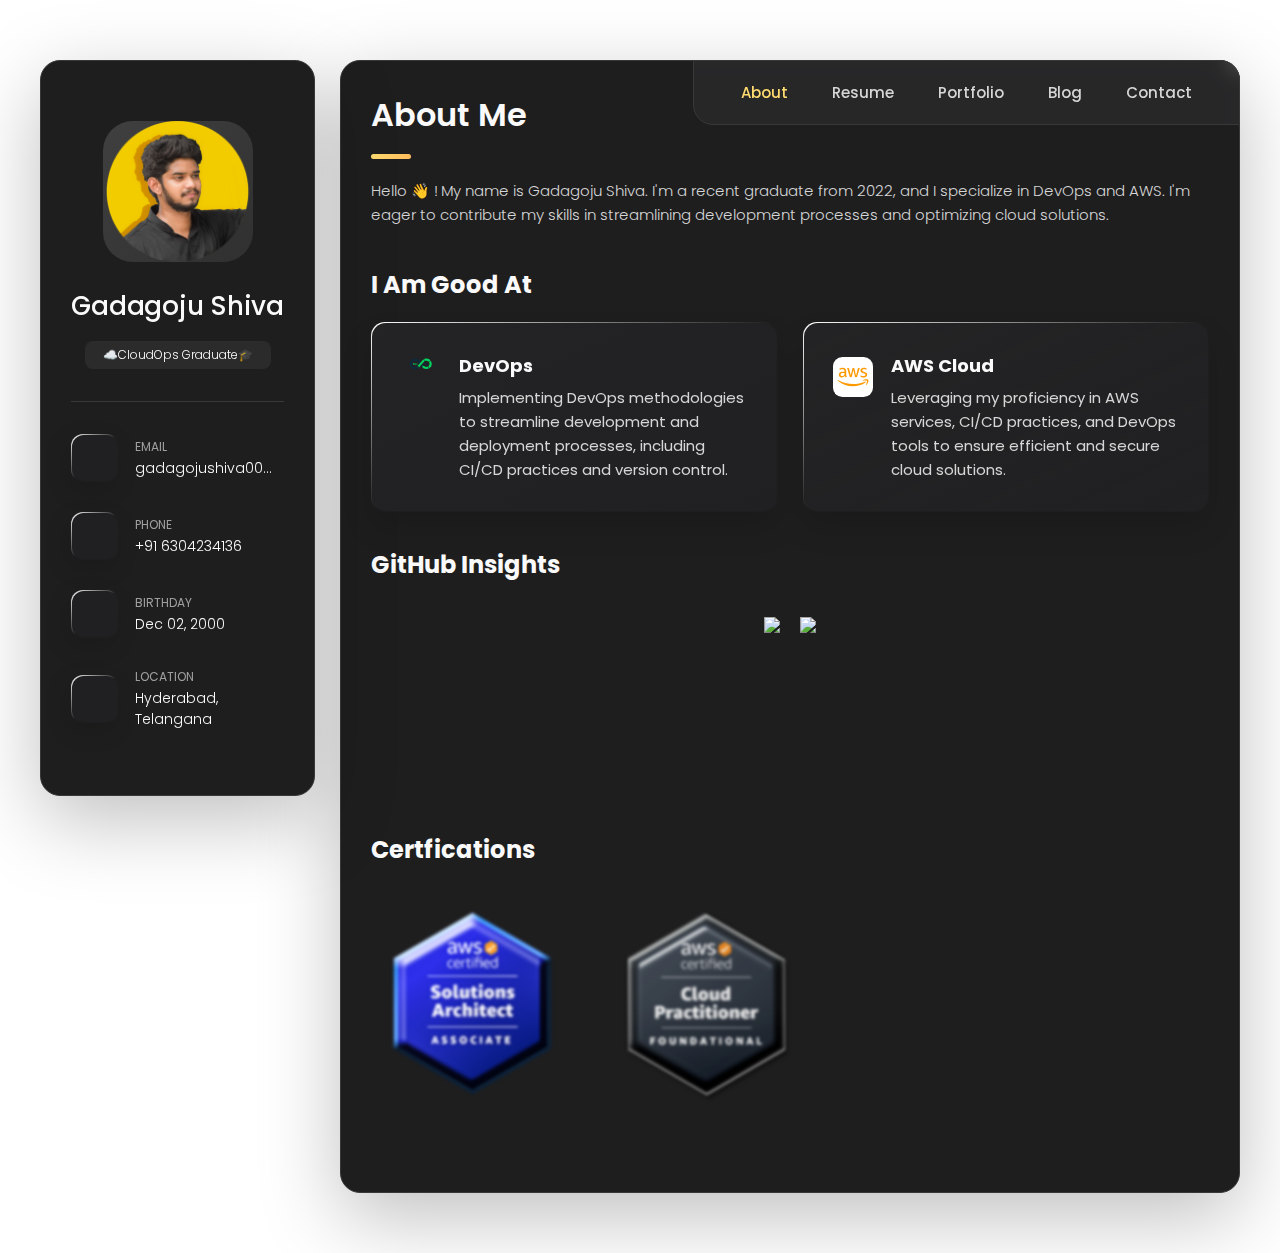
==== index.html @ cc6b94b2 "Added another New Blog Updated on 09-02-2024" ====
<!doctype html>
<html lang=en>
<head>
<meta charset=UTF-8>
<meta http-equiv=X-UA-Compatible content="IE=edge">
<meta name=viewport content="width=device-width,initial-scale=1">
<title>Gadagoju Shiva - Personal Portfolio</title>
<link rel="shortcut icon" href=./assests/images/main-profile.png type=image/x-icon>
<link rel=stylesheet href=./assests/css/style.css>
<link rel=preconnect href=https://fonts.googleapis.com>
<link rel=preconnect href=https://fonts.gstatic.com crossorigin>
<link href="https://fonts.googleapis.com/css2?family=Poppins:wght@300;400;500;600&display=swap" rel=stylesheet>
</head>
<body>
<main>
<aside class=sidebar data-sidebar>
<div class=sidebar-info>
<figure class=avatar-box>
<img src=./assests/images/main-profile.png alt="Gadagoju Shiva" width=80>
</figure>
<div class=info-content>
<h1 class=name title="Gadagoju Shiva">Gadagoju Shiva</h1>
<p class=title>☁️CloudOps Graduate🎓</p>
</div>
<button class=info_more-btn data-sidebar-btn>
<span>Show Contacts</span>
<ion-icon name=chevron-down></ion-icon>
</button>
</div>
<div class=sidebar-info_more>
<div class=separator></div>
<ul class=contacts-list>
<li class=contact-item>
<div class=icon-box>
<ion-icon name=mail-outline></ion-icon>
</div>
<div class=contact-info>
<p class=contact-title>Email</p>
<a href=mailto:gadagojushiva00@gmail.com class=contact-link>gadagojushiva00@gmail.com</a>
</div>
</li>
<li class=contact-item>
<div class=icon-box>
<ion-icon name=phone-portrait-outline></ion-icon>
</div>
<div class=contact-info>
<p class=contact-title>Phone</p>
<a href="tel:+91 6304234136" class=contact-link>+91 6304234136</a>
</div>
</li>
<li class=contact-item>
<div class=icon-box>
<ion-icon name=calendar-outline></ion-icon>
</div>
<div class=contact-info>
<p class=contact-title>Birthday</p>
<time datetime=2000-12-02>Dec 02, 2000</time>
</div>
</li>
<li class=contact-item>
<div class=icon-box>
<ion-icon name=location-outline></ion-icon>
</div>
<div class=contact-info>
<p class=contact-title>Location</p>
<address>Hyderabad, Telangana</address>
</div>
</li>
</ul>
<div class=separator></div>
<ul class=social-list>
<li class=social-item>
<a href=https://twitter.com/Shiva02g class=social-link target=_blank>
<ion-icon name=logo-twitter></ion-icon>
</a>
</li>
<li class=social-item>
<a href=https://www.linkedin.com/in/gadagoju-shiva/ class=social-link target=_blank>
<ion-icon name=logo-linkedin></ion-icon>
</a>
</li>
</ul>
</div>
</aside>
<div class=main-content>
<nav class=navbar>
<ul class=navbar-list>
<li class=navbar-item>
<button class="navbar-link active" data-nav-link>About</button>
</li>
<li class=navbar-item>
<button class=navbar-link data-nav-link>Resume</button>
</li>
<li class=navbar-item>
<button class=navbar-link data-nav-link>Portfolio</button>
</li>
<li class=navbar-item>
<button class=navbar-link data-nav-link>Blog</button>
</li>
<li class=navbar-item>
<button class=navbar-link data-nav-link>Contact</button>
</li>
</ul>
</nav>
<article class="about active" data-page=about>
<header>
<h2 class="h2 article-title">About me</h2>
</header>
<section class=about-text>
<p>
Hello 👋 ! My name is Gadagoju Shiva. I'm a recent graduate from 2022, and I specialize in DevOps and AWS. I'm eager to contribute my skills in streamlining development processes and optimizing cloud solutions.
</p>
</section>
<section class=service>
<h3 class="h3 service-title">I am good at</h3>
<ul class=service-list>
<li class=service-item>
<div class=service-icon-box>
<img src=./assests/images/devops-2.svg alt="DevOps icon" width=40>
</div>
<div class=service-content-box>
<h4 class="h4 service-item-title">DevOps</h4>
<p class=service-item-text>
Implementing DevOps methodologies to streamline development and deployment processes, including CI/CD practices and version control.
</p>
</div>
</li>
<li class=service-item>
<div class=service-icon-box>
<img src=./assests/images/aws.svg alt="AWS Cloud" width=40>
</div>
<div class=service-content-box>
<h4 class="h4 service-item-title">AWS Cloud</h4>
<p class=service-item-text>
Leveraging my proficiency in AWS services, CI/CD practices, and DevOps tools to ensure efficient and secure cloud solutions.
</p>
</div>
</li>
</ul>
</section>
<div>
<h3 class="h3 github-title">GitHub Insights</h3>
<br>
<div style=display:flex;flex-wrap:wrap;justify-content:center>
<img src="https://github-readme-stats.vercel.app/api?username=gadagojushiva&theme=dark&show_icons=true&hide_border=true&count_private=true" style=max-width:100%;margin:10px;box-sizing:border-box height=180>
<img src="https://github-readme-stats.vercel.app/api/top-langs/?username=gadagojushiva&theme=dark&show_icons=true&hide_border=true&layout=compact" style=max-width:100%;margin:10px;box-sizing:border-box height=180>
</div>
</div>
<br>
<section class=clients>
<h3 class="h3 clients-title">Certfications</h3>
<ul class="clients-list has-scrollbar">
<li class=clients-item>
<a href=https://www.credly.com/badges/015ecab6-7110-4eb8-a07a-ef88d61bdfbc/public_url target=_blank>
<img src=./assests/images/aws-certified-solutions-architect-associate.png alt="Certfications logo">
</a>
</li>
<li class=clients-item>
<a href=https://www.credly.com/badges/7ec20015-8c43-4cac-b7c6-feae9cfbe18c/public_url target=_blank>
<img src=./assests/images/aws-certified-cloud-practitioner.png alt="Certfications logo">
</a>
</li>
</ul>
</section>
</article>
<article class=resume data-page=resume>
<header>
<h2 class="h2 article-title">Resume</h2>
</header>
<section class=timeline>
<div class=title-wrapper>
<div class=icon-box>
<ion-icon name=book-outline></ion-icon>
</div>
<h3 class=h3>Education</h3>
</div>
<ol class=timeline-list>
<li class=timeline-item>
<h4 class="h4 timeline-item-title">Siddhartha Insitute of Institute of Engineering and Technology</h4>
<span>2019 — 2022</span>
<p class=timeline-text>
During my time at this institution, I gained valuable knowledge and experience in various fields of engineering and technology. This educational experience has been instrumental in shaping my skills and qualifications.
</p>
</li>
<li class=timeline-item>
<h4 class="h4 timeline-item-title">Government Polytechnic College</h4>
<span>2016 — 2019</span>
<p class=timeline-text>
During my studies at this institution, I acquired essential knowledge and practical skills that laid a strong foundation for my career development
</p>
</li>
<li class=timeline-item>
<h4 class="h4 timeline-item-title">MVR Concept School</h4>
<span>2015 — 2016</span>
<p class=timeline-text>
During my time at this school, I laid the foundation for my educational journey, where I began building essential knowledge and skills that have been valuable throughout my academic and professional development.
</p>
</li>
</ol>
</section>
<section class=timeline>
<div class=title-wrapper>
<div class=icon-box>
<ion-icon name=book-outline></ion-icon>
</div>
<h3 class=h3>Personal Projects</h3>
</div>
<ol class=timeline-list>
<li class=timeline-item>
<h4 class="h4 timeline-item-title">Deployment of Java Spring Boot App on Kubernetes - ArgoCD
</h4>
<a href=https://github.com/GadagojuShiva/employee-management-java-spring-boot target=_blank>GitHub Repo</a>
<p class=timeline-text>
Established a streamlined pipeline using Jenkins for continuous integration and deployment from GitHub. Successfully employed Docker for efficient application packaging and deployment Orchestrated Kubernetes clusters with Minikube for scalability.Implemented ArgoCD for automated and reliable application deployments
</p>
</li>
<li class=timeline-item>
<h4 class="h4 timeline-item-title">Django ToDo App Containerization</h4>
<a href=https://github.com/GadagojuShiva/todo-application target=_blank>GitHub Repo</a>
<p class=timeline-text>
Containerized a Django ToDo application using Docker, simplifying deployment and ensuring consistent runtime environments. Achieved seamless execution of the app in containerized environments, enhancing portability and scalability. This effort streamlined the development and deployment process.
</p>
</li>
<li class=timeline-item>
<h4 class="h4 timeline-item-title">AWS Cloud Migration: Lift & Shift Project</h4>
<a href=https://github.com/GadagojuShiva/aws-projects/tree/main/AWS-LIFT-AND-SHIFT-PROJECT target=_blank>GitHub Repo</a>
<p class=timeline-text>
Successfully migrated on-premises applications to AWS, modernizing systems and achieving cost savings. Established a secure environment with VPC, security groups, and deployed EC2 instances using ELB and Auto Scaling. Transitioned data to S3 and managed traffic through Route 53, enhancing overall security and efficiency.
</p>
</li>
<li class=timeline-item>
<h4 class="h4 timeline-item-title">AWS CI/CD Pipeline for Python App</h4>
<a href=https://github.com/GadagojuShiva/aws-projects/tree/main/AWS-End-To-End-CICD-Projects target=_blank>GitHub Repo</a>
<p class=timeline-text>
Orchestrated an end-to-end CI/CD pipeline using AWS tools for a Python application, resulting in streamlined development, testing, and deployment on EC2 instances. Enhanced development efficiency and code reliability, contributing to the project's success.
</p>
</li>
</ol>
</section>
<section class=skill>
<h3 class="h3 skills-title">My skills</h3>
<ul class="skills-list content-card">
<li class=skills-item>
<div class=title-wrapper>
<h5 class=h5>Docker</h5>
<data value=80>80%</data>
</div>
<div class=skill-progress-bg>
<div class=skill-progress-fill style=width:80%></div>
</div>
</li>
<li class=skills-item>
<div class=title-wrapper>
<h5 class=h5>Kubernetes</h5>
<data value=70>70%</data>
</div>
<div class=skill-progress-bg>
<div class=skill-progress-fill style=width:70%></div>
</div>
</li>
<li class=skills-item>
<div class=title-wrapper>
<h5 class=h5>Jenkins</h5>
<data value=70>70%</data>
</div>
<div class=skill-progress-bg>
<div class=skill-progress-fill style=width:70%></div>
</div>
</li>
<li class=skills-item>
<div class=title-wrapper>
<h5 class=h5>Ansible</h5>
<data value=70>70%</data>
</div>
<div class=skill-progress-bg>
<div class=skill-progress-fill style=width:70%></div>
</div>
</li>
<li class=skills-item>
<div class=title-wrapper>
<h5 class=h5>Terraform</h5>
<data value=80>80%</data>
</div>
<div class=skill-progress-bg>
<div class=skill-progress-fill style=width:80%></div>
</div>
</li>
<li class=skills-item>
<div class=title-wrapper>
<h5 class=h5>Git Bash</h5>
<data value=80>80%</data>
</div>
<div class=skill-progress-bg>
<div class=skill-progress-fill style=width:80%></div>
</div>
</li>
<li class=skills-item>
<div class=title-wrapper>
<h5 class=h5>GitHub</h5>
<data value=70>70%</data>
</div>
<div class=skill-progress-bg>
<div class=skill-progress-fill style=width:70%></div>
</div>
</li>
<li class=skills-item>
<div class=title-wrapper>
<h5 class=h5>ArgoCD</h5>
<data value=600>60%</data>
</div>
<div class=skill-progress-bg>
<div class=skill-progress-fill style=width:60%></div>
</div>
</li>
<li class=skills-item>
<div class=title-wrapper>
<h5 class=h5>AWS Cloud</h5>
<data value=70>70%</data>
</div>
<div class=skill-progress-bg>
<div class=skill-progress-fill style=width:70%></div>
</div>
</li>
</ul>
</section>
</article>
<article class=portfolio data-page=portfolio>
<header>
<h2 class="h2 article-title">Portfolio</h2>
</header>
<section class=projects>
<ul class=filter-list>
<li class=filter-item>
<button class=active data-filter-btn>All</button>
</li>
<li class=filter-item>
<button data-filter-btn>aws cloud</button>
</li>
<li class=filter-item>
<button data-filter-btn>docker</button>
</li>
<li class=filter-item>
<button data-filter-btn>kubernetes</button>
</li>
<li class=filter-item>
<button data-filter-btn>iac</button>
</li>
<li class=filter-item>
<button data-filter-btn>configuration-management</button>
</li>
</ul>
<div class=filter-select-box>
<button class=filter-select data-select>
<div class=select-value data-selecct-value>Select category</div>
<div class=select-icon>
<ion-icon name=chevron-down></ion-icon>
</div>
</button>
<ul class=select-list>
<li class=select-item>
<button data-select-item>All</button>
</li>
<li class=select-item>
<button data-select-item>aws cloud</button>
</li>
<li class=select-item>
<button data-select-item>docker</button>
</li>
<li class=select-item>
<button data-select-item>kubernetes</button>
</li>
<li class=select-item>
<button data-select-item>iac</button>
</li>
<li class=select-item>
<button data-select-item>configuration-management</button>
</li>
</ul>
</div>
<ul class=project-list>
<li class="project-item active" data-filter-item data-category=kubernetes>
<a href=https://github.com/GadagojuShiva/employee-management-java-spring-boot target=_blank>
<figure class=project-img>
<div class=project-item-icon-box>
<ion-icon name=eye-outline></ion-icon>
</div>
<img src="./assests/images/Deployment of K8's.jpg" alt=kubernetes loading=lazy>
</figure>
<h3 class=project-title>Deployment of Java Spring Boot App on Kubernetes - ArgoCD</h3>
<p class=project-category>kubernetes</p>
</a>
</li>
<li class="project-item active" data-filter-item data-category="aws cloud">
<a href=https://github.com/GadagojuShiva/aws-projects/tree/main/AWS-LIFT-AND-SHIFT-PROJECT target=_blank>
<figure class=project-img>
<div class=project-item-icon-box>
<ion-icon name=eye-outline></ion-icon>
</div>
<img src=./assests/images/cloud-migration.jpg alt="aws cloud" loading=lazy>
</figure>
<h3 class=project-title>Cloud Migration</h3>
<p class=project-category>aws cloud</p>
</a>
</li>
<li class="project-item active" data-filter-item data-category=docker>
<a href=https://github.com/GadagojuShiva/todo-application target=_blank>
<figure class=project-img>
<div class=project-item-icon-box>
<ion-icon name=eye-outline></ion-icon>
</div>
<img src=./assests/images/containerization.jpg alt=docker loading=lazy>
</figure>
<h3 class=project-title>Django Application Containerization</h3>
<p class=project-category>docker</p>
</a>
</li>
<li class="project-item active" data-filter-item data-category=kubernetes>
<a href=https://github.com/GadagojuShiva/kubernetes-examples target=_blank>
<figure class=project-img>
<div class=project-item-icon-box>
<ion-icon name=eye-outline></ion-icon>
</div>
<img src=./assests/images/kubernetes.jpg alt=kubernetes loading=lazy>
</figure>
<h3 class=project-title>Todo Application Deployment on Kubernetes</h3>
<p class=project-category>kubernetes</p>
</a>
</li>
<li class="project-item active" data-filter-item data-category="aws cloud">
<a href="https://github.com/GadagojuShiva/aws-end-to-end-cicd-project" target=_blank>
<figure class=project-img>
<div class=project-item-icon-box>
<ion-icon name=eye-outline></ion-icon>
</div>
<img src=./assests/images/cicd.jpg alt="aws cloud" loading=lazy>
</figure>
<h3 class=project-title>CI/CD Pipeline</h3>
<p class=project-category>aws cloud</p>
</a>
</li>
<li class="project-item active" data-filter-item data-category=iac>
<a href=https://github.com/GadagojuShiva/terraform_examples target=_blank>
<figure class=project-img>
<div class=project-item-icon-box>
<ion-icon name=eye-outline></ion-icon>
</div>
<img src=./assests/images/terrafom-1.jpg alt=iac loading=lazy>
</figure>
<h3 class=project-title>Terraform configurations that I use for personal practice</h3>
<p class=project-category>iac</p>
</a>
</li>
<li class="project-item active" data-filter-item data-category=configuration-management>
<a href=https://github.com/GadagojuShiva/configuration-management-ansible target=_blank>
<figure class=project-img>
<div class=project-item-icon-box>
<ion-icon name=eye-outline></ion-icon>
</div>
<img src=./assests/images/ansible-1.jpg alt=configuration-management loading=lazy>
</figure>
<h3 class=project-title>Automate the process of configuring servers</h3>
<p class=project-category>configuration-management</p>
</a>
</li>
</ul>
</section>
</article>
<article class=blog data-page=blog>
<header>
<h2 class="h2 article-title">Blog</h2>
</header>
<section class=blog-posts>
<ul class=blog-posts-list>
<li class=blog-post-item>
<a href=./assests/blog/Kubernetes-Blog/index.html target=_blank>
<figure class=blog-banner-box>
<img src=./assests/images/kubernetes-blog.png alt="Decoding Kubernetes" loading=lazy>
</figure>
<div class=blog-content>
<div class=blog-meta>
<p class=blog-category>Technology</p>
<span class=dot></span>
<time datetime=2024-01-17>Jan 17, 2024</time>
</div>
<h3 class="h3 blog-item-title">Decoding Kubernetes: Your Simple Blog Guide to Container Orchestration</h3>
<p class=blog-text>
Dive into the world of Kubernetes, the powerhouse for managing containerized applications. Learn the basics, explore advanced concepts, and understand why Kubernetes is a game-changer in the world of technology.
</p>
</div>
</a>
</li>
<li class=blog-post-item>
<a href=./assests/blog/java-srping-boot-deployment/index.html target=_blank>
<figure class=blog-banner-box>
<img src=./assests/images/project-blog-1.png alt="Kubernetes with Argo
                  CD and Jenkins" loading=lazy>
</figure>
<div class=blog-content>
<div class=blog-meta>
<p class=blog-category>Project</p>
<span class=dot></span>
<time datetime=2024-01-15>Jan 15, 2024</time>
</div>
<h3 class="h3 blog-item-title">Automated Java App Deployment on Kubernetes with Argo CD and Jenkins</h3>
<p class=blog-text>
Explore the seamless integration of Jenkins, Argo CD, and Kubernetes for automated Java application deployment. Discover the simplicity of DevOps practices and how these tools work in harmony to enhance the deployment process.
</p>
</div>
</a>
</li>
<li class=blog-post-item>
<a href=./assests/blog/aws-cicd/index.html target=_blank>
<figure class=blog-banner-box>
<img src=./assests/images/ci-cd-pipeline.jpg alt="(CI/CD) pipelines" loading=lazy>
</figure>
<div class=blog-content>
<div class=blog-meta>
<p class=blog-category>Project</p>
<span class=dot></span>
<time datetime=2024-01-15>Feb 09, 2024</time>
</div>
<h3 class="h3 blog-item-title">Continuous Integration and Continuous Deployment (CI/CD) pipelines</h3>
<p class=blog-text>
This project establishes an AWS CI/CD pipeline for a Python application. It utilizes AWS CodeBuild for building, CodePipeline for orchestration, and CodeDeploy for deployment on an EC2 instance. The pipeline streamlines development, ensuring automation from source to deployment
</p>
</div>
</a>
</li>
</ul>
</section>
</article>
<article class=contact data-page=contact>
<header>
<h2 class="h2 article-title">Contact</h2>
</header>
<section class=mapbox data-mapbox>
<figure>
<iframe src="https://www.google.com/maps/embed?pb=!1m18!1m12!1m3!1d487295.22889760986!2d78.07768236421185!3d17.412076750957674!2m3!1f0!2f0!3f0!3m2!1i1024!2i768!4f13.1!3m3!1m2!1s0x3bcb99daeaebd2c7%3A0xae93b78392bafbc2!2sHyderabad%2C%20Telangana!5e0!3m2!1sen!2sin!4v1699328936179!5m2!1sen!2sin" width=400 height=300 loading=lazy></iframe>
</figure>
</section>
<p style=text-align:center;color:#fff>Quotes That Inspire me</p>
<p id=quote-by-Winston>Success is not final, failure is not fatal: It is the courage to continue that counts. - Winston S. Churchill</p>
<p id=quote-by-Winston>Fulfill your desires, let the flames inspire. Navigate through tough times, be it 263 or just one Failure . Life might throw you in a pickle; laugh through it like a tickle. Whether success embraces you or failures knock, remember, life persists—don't let it block. - Virat Kohli
</p>
<p style=color:#fff;text-align:center>Thank You</p>
</article>
</div>
</main>
<script src=./assests/js/script.js></script>
<script type=module src=https://unpkg.com/ionicons@5.5.2/dist/ionicons/ionicons.esm.js></script>
<script nomodule src=https://unpkg.com/ionicons@5.5.2/dist/ionicons/ionicons.js></script>
</body>
</html>
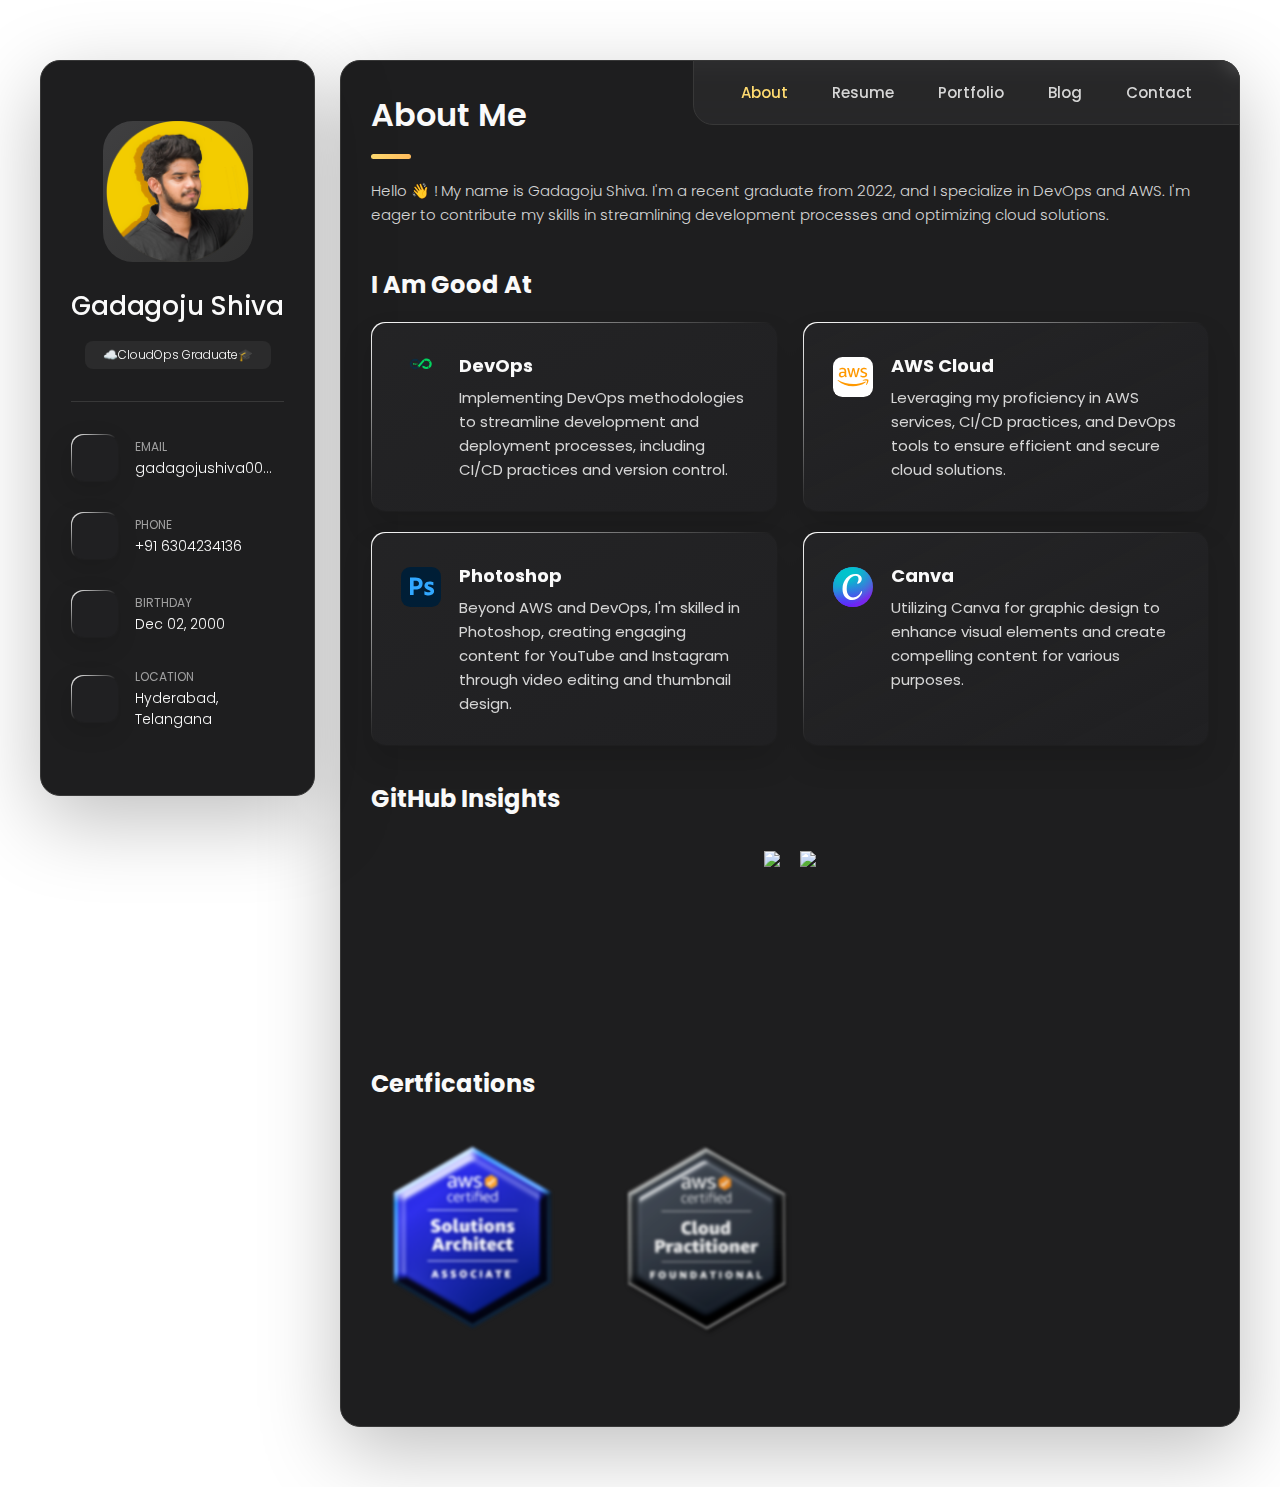
==== commit 8a316998: "updated skills" ====
--- a/index.html
+++ b/index.html
@@ -136,6 +136,28 @@
 </p>
 </div>
 </li>
+<li class=service-item>
+<div class=service-icon-box>
+<img src=./assests/images/photoshop.svg alt=Photoshop width=40>
+</div>
+<div class=service-content-box>
+<h4 class="h4 service-item-title">Photoshop</h4>
+<p class=service-item-text>
+Beyond AWS and DevOps, I'm skilled in Photoshop, creating engaging content for YouTube and Instagram through video editing and thumbnail design.
+</p>
+</div>
+</li>
+<li class=service-item>
+<div class=service-icon-box>
+<img src=./assests/images/canva.svg alt="Canva icon" width=40>
+</div>
+<div class=service-content-box>
+<h4 class="h4 service-item-title">Canva</h4>
+<p class=service-item-text>
+Utilizing Canva for graphic design to enhance visual elements and create compelling content for various purposes.
+</p>
+</div>
+</li>
 </ul>
 </section>
 <div>
@@ -215,6 +237,20 @@
 </p>
 </li>
 <li class=timeline-item>
+<h4 class="h4 timeline-item-title">AWS CI/CD Pipeline for Python App</h4>
+<a href=https://github.com/GadagojuShiva/aws-projects/tree/main/AWS-End-To-End-CICD-Projects target=_blank>GitHub Repo</a>
+<p class=timeline-text>
+Orchestrated an end-to-end CI/CD pipeline using AWS tools for a Python application, resulting in streamlined development, testing, and deployment on EC2 instances. Enhanced development efficiency and code reliability, contributing to the project's success.
+</p>
+</li>
+<li class=timeline-item>
+<h4 class="h4 timeline-item-title">TerraWeb: Infrastructure as Code for Static Website Hosting on AWS S3</h4>
+<a href=https://github.com/GadagojuShiva/terraform_examples/tree/main/example-4 target=_blank>GitHub Repo</a>
+<p class=timeline-text>
+TerraWeb leverages Terraform for seamless deployment and management of static websites on Amazon S3. Effortlessly provision AWS resources, manage ownership controls, and configure your website—all in code. Empower your hosting journey with TerraWeb, simplifying AWS S3 deployment
+</p>
+</li>
+<li class=timeline-item>
 <h4 class="h4 timeline-item-title">Django ToDo App Containerization</h4>
 <a href=https://github.com/GadagojuShiva/todo-application target=_blank>GitHub Repo</a>
 <p class=timeline-text>
@@ -226,13 +262,6 @@
 <a href=https://github.com/GadagojuShiva/aws-projects/tree/main/AWS-LIFT-AND-SHIFT-PROJECT target=_blank>GitHub Repo</a>
 <p class=timeline-text>
 Successfully migrated on-premises applications to AWS, modernizing systems and achieving cost savings. Established a secure environment with VPC, security groups, and deployed EC2 instances using ELB and Auto Scaling. Transitioned data to S3 and managed traffic through Route 53, enhancing overall security and efficiency.
-</p>
-</li>
-<li class=timeline-item>
-<h4 class="h4 timeline-item-title">AWS CI/CD Pipeline for Python App</h4>
-<a href=https://github.com/GadagojuShiva/aws-projects/tree/main/AWS-End-To-End-CICD-Projects target=_blank>GitHub Repo</a>
-<p class=timeline-text>
-Orchestrated an end-to-end CI/CD pipeline using AWS tools for a Python application, resulting in streamlined development, testing, and deployment on EC2 instances. Enhanced development efficiency and code reliability, contributing to the project's success.
 </p>
 </li>
 </ol>
@@ -427,7 +456,7 @@
 </a>
 </li>
 <li class="project-item active" data-filter-item data-category="aws cloud">
-<a href="https://github.com/GadagojuShiva/aws-end-to-end-cicd-project" target=_blank>
+<a href=https://github.com/GadagojuShiva/aws-end-to-end-cicd-project target=_blank>
 <figure class=project-img>
 <div class=project-item-icon-box>
 <ion-icon name=eye-outline></ion-icon>
@@ -526,6 +555,24 @@
 </div>
 </a>
 </li>
+<li class=blog-post-item>
+<a href=./assests/blog/hosting-website-on-s3-using-terraform/index.html target=_blank>
+<figure class=blog-banner-box>
+<img src=./assests/images/s3.png alt="(CI/CD) pipelines" loading=lazy>
+</figure>
+<div class=blog-content>
+<div class=blog-meta>
+<p class=blog-category>Project</p>
+<span class=dot></span>
+<time datetime=2024-01-15>Feb 16, 2024</time>
+</div>
+<h3 class="h3 blog-item-title">TerraWeb: Infrastructure as Code for Static Website Hosting on AWS S3</h3>
+<p class=blog-text>
+Simplify static website hosting on Amazon S3 using TerraWeb – a Terraform project. Manage ownership, access controls, and website configurations effortlessly, turning AWS S3 deployment into a streamlined, code-driven process. Unleash the power of infrastructure as code with TerraWeb for hassle-free static website hosting on the cloud."
+</p>
+</div>
+</a>
+</li>
 </ul>
 </section>
 </article>
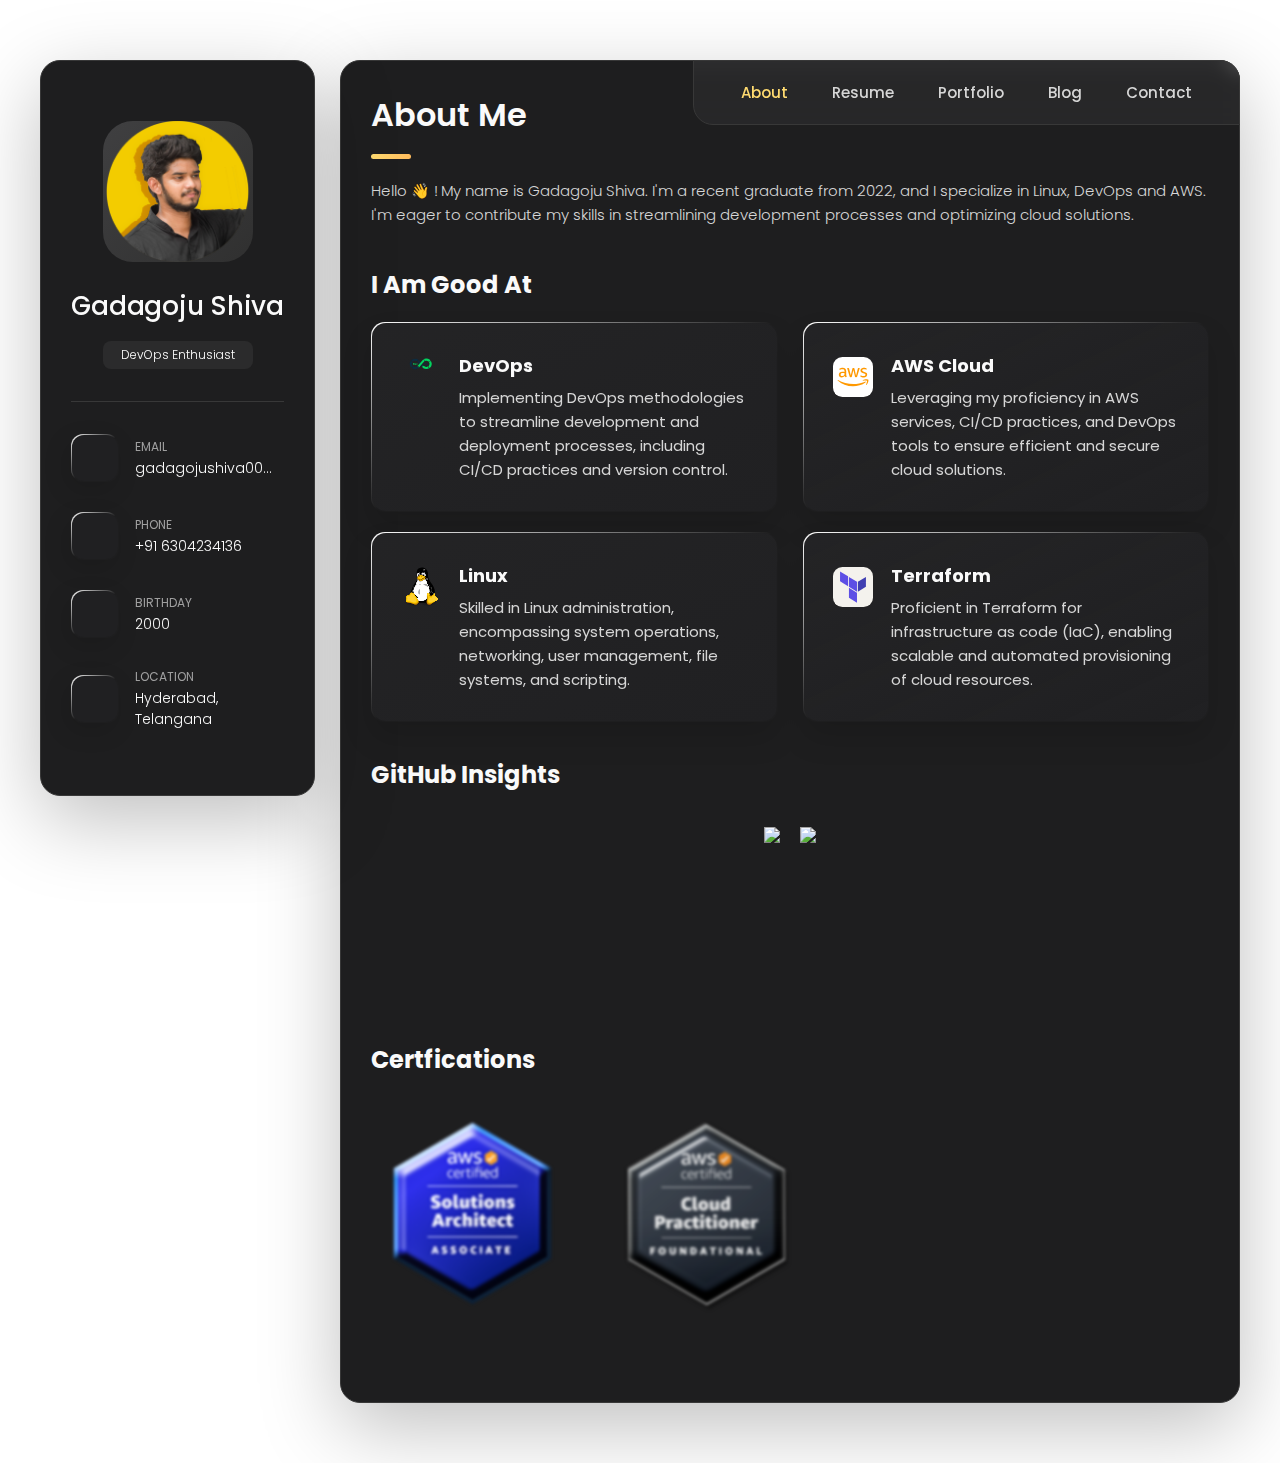
==== commit ab66aaa0: "Updated Skills set" ====
--- a/index.html
+++ b/index.html
@@ -20,7 +20,7 @@
 </figure>
 <div class=info-content>
 <h1 class=name title="Gadagoju Shiva">Gadagoju Shiva</h1>
-<p class=title>☁️CloudOps Graduate🎓</p>
+<p class=title>DevOps Enthusiast</p>
 </div>
 <button class=info_more-btn data-sidebar-btn>
 <span>Show Contacts</span>
@@ -54,7 +54,7 @@
 </div>
 <div class=contact-info>
 <p class=contact-title>Birthday</p>
-<time datetime=2000-12-02>Dec 02, 2000</time>
+<time datetime=2000-12-02>2000</time>
 </div>
 </li>
 <li class=contact-item>
@@ -108,7 +108,7 @@
 </header>
 <section class=about-text>
 <p>
-Hello 👋 ! My name is Gadagoju Shiva. I'm a recent graduate from 2022, and I specialize in DevOps and AWS. I'm eager to contribute my skills in streamlining development processes and optimizing cloud solutions.
+Hello 👋 ! My name is Gadagoju Shiva. I'm a recent graduate from 2022, and I specialize in Linux, DevOps and AWS. I'm eager to contribute my skills in streamlining development processes and optimizing cloud solutions.
 </p>
 </section>
 <section class=service>
@@ -138,23 +138,23 @@
 </li>
 <li class=service-item>
 <div class=service-icon-box>
-<img src=./assests/images/photoshop.svg alt=Photoshop width=40>
+<img src=./assests/images/linux.svg alt=Linux width=40>
 </div>
 <div class=service-content-box>
-<h4 class="h4 service-item-title">Photoshop</h4>
+<h4 class="h4 service-item-title">Linux</h4>
 <p class=service-item-text>
-Beyond AWS and DevOps, I'm skilled in Photoshop, creating engaging content for YouTube and Instagram through video editing and thumbnail design.
+Skilled in Linux administration, encompassing system operations, networking, user management, file systems, and scripting.
 </p>
 </div>
 </li>
 <li class=service-item>
 <div class=service-icon-box>
-<img src=./assests/images/canva.svg alt="Canva icon" width=40>
+<img src=./assests/images/terraform.svg alt=Terraform width=40>
 </div>
 <div class=service-content-box>
-<h4 class="h4 service-item-title">Canva</h4>
+<h4 class="h4 service-item-title">Terraform</h4>
 <p class=service-item-text>
-Utilizing Canva for graphic design to enhance visual elements and create compelling content for various purposes.
+Proficient in Terraform for infrastructure as code (IaC), enabling scalable and automated provisioning of cloud resources.
 </p>
 </div>
 </li>
@@ -269,6 +269,15 @@
 <section class=skill>
 <h3 class="h3 skills-title">My skills</h3>
 <ul class="skills-list content-card">
+<li class=skills-item>
+<div class=title-wrapper>
+<h5 class=h5>linux</h5>
+<data value=80>80%</data>
+</div>
+<div class=skill-progress-bg>
+<div class=skill-progress-fill style=width:80%></div>
+</div>
+</li>
 <li class=skills-item>
 <div class=title-wrapper>
 <h5 class=h5>Docker</h5>
@@ -489,6 +498,18 @@
 </figure>
 <h3 class=project-title>Automate the process of configuring servers</h3>
 <p class=project-category>configuration-management</p>
+</a>
+</li>
+<li class="project-item active" data-filter-item data-category="aws cloud">
+<a href=https://github.com/GadagojuShiva/ImageLabelerPro target=_blank>
+<figure class=project-img>
+<div class=project-item-icon-box>
+<ion-icon name=eye-outline></ion-icon>
+</div>
+<img src=./assests/images/image-labeler.png alt="aws cloud" loading=lazy>
+</figure>
+<h3 class=project-title>I M A G E - L A B E L E R - P R O</h3>
+<p class=project-category>aws cloud</p>
 </a>
 </li>
 </ul>
